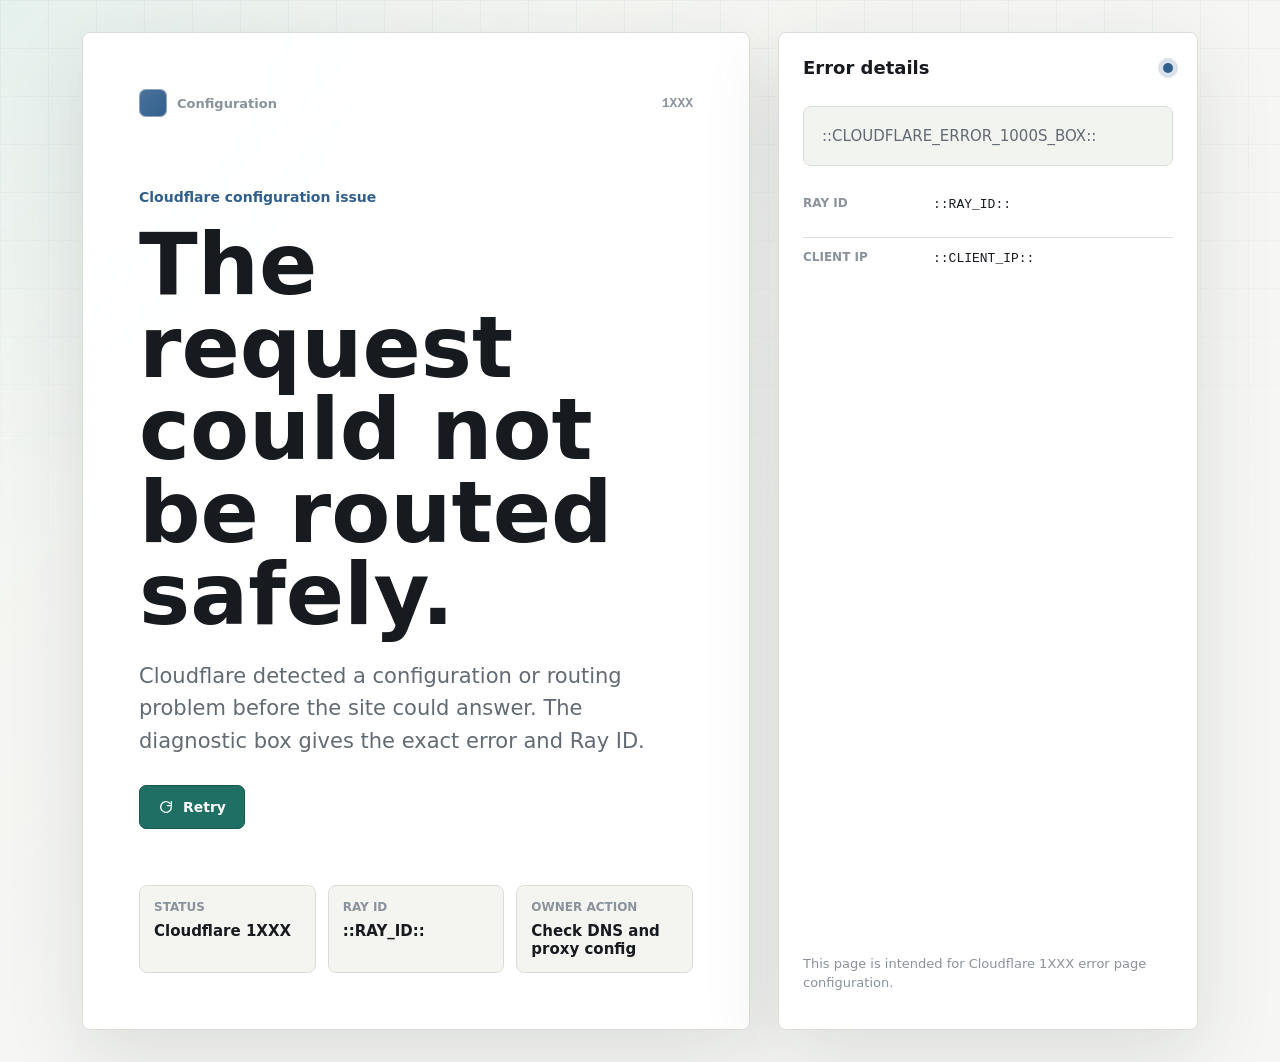
==== 1000.html @ 9a7fe638 "Build Cloudflare custom error pages" ====
<!doctype html>
<html lang="en">
<head>
  <meta charset="utf-8">
  <meta name="viewport" content="width=device-width, initial-scale=1">
  <meta name="robots" content="noindex">
  <title>1000 - Configuration error</title>
  <link rel="stylesheet" href="/assets/error.css">
</head>
<body>
  <main class="page">
    <section class="error-shell server" aria-labelledby="title">
      <div class="hero">
        <div class="topline">
          <div class="brand"><span class="brand-mark" aria-hidden="true"></span><span>Configuration</span></div>
          <span class="code">1XXX</span>
        </div>

        <div class="copy">
          <p class="eyeline">Cloudflare configuration issue</p>
          <h1 id="title">The request could not be routed safely.</h1>
          <p class="summary">Cloudflare detected a configuration or routing problem before the site could answer. The diagnostic box gives the exact error and Ray ID.</p>
          <div class="actions">
            <a class="button primary" href=".">
              <svg viewBox="0 0 24 24" fill="none" aria-hidden="true"><path d="M20 12a8 8 0 1 1-2.34-5.66M20 4v6h-6" stroke="currentColor" stroke-width="2" stroke-linecap="round" stroke-linejoin="round"/></svg>
              Retry
            </a>
          </div>
        </div>

        <div class="status-strip" aria-label="Error summary">
          <div class="status-item"><p class="status-label">Status</p><p class="status-value">Cloudflare 1XXX</p></div>
          <div class="status-item"><p class="status-label">Ray ID</p><p class="status-value">::RAY_ID::</p></div>
          <div class="status-item"><p class="status-label">Owner action</p><p class="status-value">Check DNS and proxy config</p></div>
        </div>
      </div>

      <aside class="panel" aria-label="Cloudflare details">
        <div class="panel-heading"><h2>Error details</h2><span class="status-dot" aria-hidden="true"></span></div>
        <div class="cf-box">
          ::CLOUDFLARE_ERROR_1000S_BOX::
        </div>
        <div class="diagnostics">
          <div class="row"><span class="key">Ray ID</span><p class="value">::RAY_ID::</p></div>
          <div class="row"><span class="key">Client IP</span><p class="value">::CLIENT_IP::</p></div>
        </div>
        <p class="footer">This page is intended for Cloudflare 1XXX error page configuration.</p>
      </aside>
    </section>
  </main>
</body>
</html>
---- assets/error.css ----
:root {
  color-scheme: light dark;
  --bg: #f6f7f4;
  --surface: #ffffff;
  --surface-muted: #f0f2ed;
  --text: #171a1f;
  --muted: #626a73;
  --subtle: #8a929c;
  --border: #d9ded6;
  --accent: #1f6f64;
  --accent-soft: #dcefeb;
  --danger: #b3483c;
  --danger-soft: #f4e1dc;
  --warning: #9a6a1f;
  --warning-soft: #f4e9cf;
  --info: #315f8d;
  --info-soft: #dce8f4;
  --shadow: 0 24px 80px rgba(29, 38, 48, 0.12);
  --radius: 8px;
  --font: Inter, ui-sans-serif, system-ui, -apple-system, BlinkMacSystemFont, "Segoe UI", sans-serif;
  --mono: "SFMono-Regular", Consolas, "Liberation Mono", monospace;
}

@media (prefers-color-scheme: dark) {
  :root {
    --bg: #101316;
    --surface: #171b20;
    --surface-muted: #20262d;
    --text: #edf1f4;
    --muted: #b4bdc7;
    --subtle: #85909c;
    --border: #303943;
    --accent: #7fd1c4;
    --accent-soft: #163b36;
    --danger: #f0998b;
    --danger-soft: #3d211e;
    --warning: #e7bd68;
    --warning-soft: #382b14;
    --info: #9bc7ef;
    --info-soft: #172f45;
    --shadow: 0 28px 90px rgba(0, 0, 0, 0.38);
  }
}

* {
  box-sizing: border-box;
}

html {
  min-height: 100%;
  font-family: var(--font);
  text-size-adjust: 100%;
  background: var(--bg);
}

body {
  min-height: 100%;
  margin: 0;
  color: var(--text);
  background:
    radial-gradient(circle at top left, color-mix(in srgb, var(--accent-soft) 55%, transparent), transparent 34rem),
    linear-gradient(135deg, color-mix(in srgb, var(--surface-muted) 62%, transparent), transparent 52%),
    var(--bg);
}

body::before {
  position: fixed;
  inset: 0;
  pointer-events: none;
  content: "";
  background-image:
    linear-gradient(rgba(128, 137, 145, 0.09) 1px, transparent 1px),
    linear-gradient(90deg, rgba(128, 137, 145, 0.09) 1px, transparent 1px);
  background-size: 48px 48px;
  mask-image: linear-gradient(to bottom, rgba(0, 0, 0, 0.7), transparent 65%);
}

a {
  color: inherit;
}

button,
a,
[tabindex] {
  outline-offset: 4px;
}

:focus-visible {
  outline: 3px solid color-mix(in srgb, var(--accent) 72%, white);
}

.page {
  position: relative;
  width: min(1180px, 100%);
  min-height: 100dvh;
  margin: 0 auto;
  padding: 32px;
  display: grid;
  align-items: center;
}

.error-shell {
  width: 100%;
  display: grid;
  grid-template-columns: minmax(0, 1fr) minmax(320px, 420px);
  gap: 28px;
  align-items: stretch;
}

.hero,
.panel {
  border: 1px solid var(--border);
  border-radius: var(--radius);
  background: color-mix(in srgb, var(--surface) 94%, transparent);
  box-shadow: var(--shadow);
}

.hero {
  min-height: 560px;
  padding: clamp(28px, 5vw, 56px);
  display: flex;
  flex-direction: column;
  justify-content: space-between;
}

.topline {
  display: flex;
  align-items: center;
  justify-content: space-between;
  gap: 16px;
  color: var(--subtle);
  font-size: 13px;
  font-weight: 650;
}

.brand {
  display: inline-flex;
  gap: 10px;
  align-items: center;
  min-width: 0;
}

.brand-mark {
  width: 28px;
  height: 28px;
  border-radius: 7px;
  background:
    linear-gradient(135deg, color-mix(in srgb, var(--accent) 88%, white), var(--accent)),
    var(--accent);
  box-shadow: inset 0 0 0 1px color-mix(in srgb, var(--accent) 55%, white);
}

.code {
  font-family: var(--mono);
  letter-spacing: 0;
  white-space: nowrap;
}

.copy {
  max-width: 680px;
  margin: 72px 0 56px;
}

.eyeline {
  margin: 0 0 18px;
  color: var(--accent);
  font-size: 14px;
  font-weight: 750;
}

.blocked .eyeline,
.blocked .status-dot,
.blocked .brand-mark {
  --accent: var(--danger);
}

.limited .eyeline,
.limited .status-dot,
.limited .brand-mark {
  --accent: var(--warning);
}

.server .eyeline,
.server .status-dot,
.server .brand-mark {
  --accent: var(--info);
}

h1 {
  max-width: 820px;
  margin: 0;
  font-size: clamp(42px, 7vw, 86px);
  line-height: 0.96;
  font-weight: 760;
  letter-spacing: 0;
}

.summary {
  max-width: 680px;
  margin: 24px 0 0;
  color: var(--muted);
  font-size: clamp(17px, 2vw, 21px);
  line-height: 1.55;
}

.actions {
  display: flex;
  flex-wrap: wrap;
  gap: 12px;
  margin-top: 28px;
}

.button {
  min-height: 44px;
  padding: 0 18px;
  display: inline-flex;
  align-items: center;
  justify-content: center;
  gap: 9px;
  border: 1px solid var(--border);
  border-radius: 7px;
  background: var(--surface);
  color: var(--text);
  font-size: 14px;
  font-weight: 720;
  text-decoration: none;
}

.button.primary {
  border-color: color-mix(in srgb, var(--accent) 78%, black);
  background: var(--accent);
  color: #fff;
}

.button svg {
  width: 16px;
  height: 16px;
  flex: 0 0 auto;
}

.status-strip {
  display: grid;
  grid-template-columns: repeat(3, minmax(0, 1fr));
  gap: 12px;
}

.status-item {
  min-height: 74px;
  padding: 14px;
  border: 1px solid var(--border);
  border-radius: var(--radius);
  background: color-mix(in srgb, var(--surface-muted) 74%, transparent);
}

.status-label {
  margin: 0 0 8px;
  color: var(--subtle);
  font-size: 12px;
  font-weight: 750;
  text-transform: uppercase;
}

.status-value {
  margin: 0;
  font-size: 15px;
  font-weight: 720;
  overflow-wrap: anywhere;
}

.panel {
  min-height: 560px;
  padding: 24px;
  display: flex;
  flex-direction: column;
  gap: 18px;
}

.panel-heading {
  display: flex;
  justify-content: space-between;
  gap: 16px;
  align-items: center;
  padding-bottom: 4px;
}

.panel h2 {
  margin: 0;
  font-size: 18px;
  line-height: 1.25;
  letter-spacing: 0;
}

.status-dot {
  width: 10px;
  height: 10px;
  flex: 0 0 auto;
  border-radius: 999px;
  background: var(--accent);
  box-shadow: 0 0 0 5px color-mix(in srgb, var(--accent) 18%, transparent);
}

.diagnostics,
.guidance {
  display: grid;
  gap: 10px;
}

.row {
  display: grid;
  grid-template-columns: 118px minmax(0, 1fr);
  gap: 12px;
  padding: 12px 0;
  border-top: 1px solid var(--border);
  align-items: start;
}

.row:first-child {
  border-top: 0;
}

.key {
  color: var(--subtle);
  font-size: 12px;
  font-weight: 760;
  text-transform: uppercase;
}

.value {
  min-width: 0;
  margin: 0;
  color: var(--text);
  font-family: var(--mono);
  font-size: 13px;
  line-height: 1.45;
  overflow-wrap: anywhere;
  user-select: text;
}

.note {
  margin: 0;
  color: var(--muted);
  font-size: 15px;
  line-height: 1.55;
}

.cf-box {
  margin-top: 4px;
  padding: 18px;
  border: 1px solid var(--border);
  border-radius: var(--radius);
  background: color-mix(in srgb, var(--surface-muted) 82%, transparent);
  color: var(--muted);
  font-size: 15px;
  line-height: 1.5;
  overflow-wrap: anywhere;
}

.cf-box:empty {
  display: none;
}

.cf-box h1,
.cf-box h2,
.cf-box h3 {
  margin: 0 0 12px;
  color: var(--text);
  font-size: 18px;
  line-height: 1.3;
}

.cf-box p {
  margin: 10px 0;
}

.cf-box ul,
.cf-box ol {
  margin: 12px 0 0;
  padding-left: 22px;
}

.cf-box input,
.cf-box button,
.cf-box select,
.cf-box textarea {
  max-width: 100%;
  font: inherit;
}

.footer {
  margin-top: auto;
  padding-top: 8px;
  color: var(--subtle);
  font-size: 13px;
  line-height: 1.45;
}

@media (max-width: 880px) {
  .page {
    padding: 16px;
    align-items: start;
  }

  .error-shell {
    grid-template-columns: 1fr;
  }

  .challenge-layout .panel {
    order: -1;
  }

  .hero,
  .panel {
    min-height: auto;
  }

  .copy {
    margin: 54px 0 42px;
  }

  .status-strip {
    grid-template-columns: 1fr;
  }
}

@media (max-width: 520px) {
  .page {
    padding: 10px;
  }

  .hero,
  .panel {
    padding: 20px;
  }

  .topline {
    align-items: flex-start;
    flex-direction: column;
  }

  .row {
    grid-template-columns: 1fr;
    gap: 4px;
  }

  .actions {
    display: grid;
  }

  .button {
    width: 100%;
  }
}
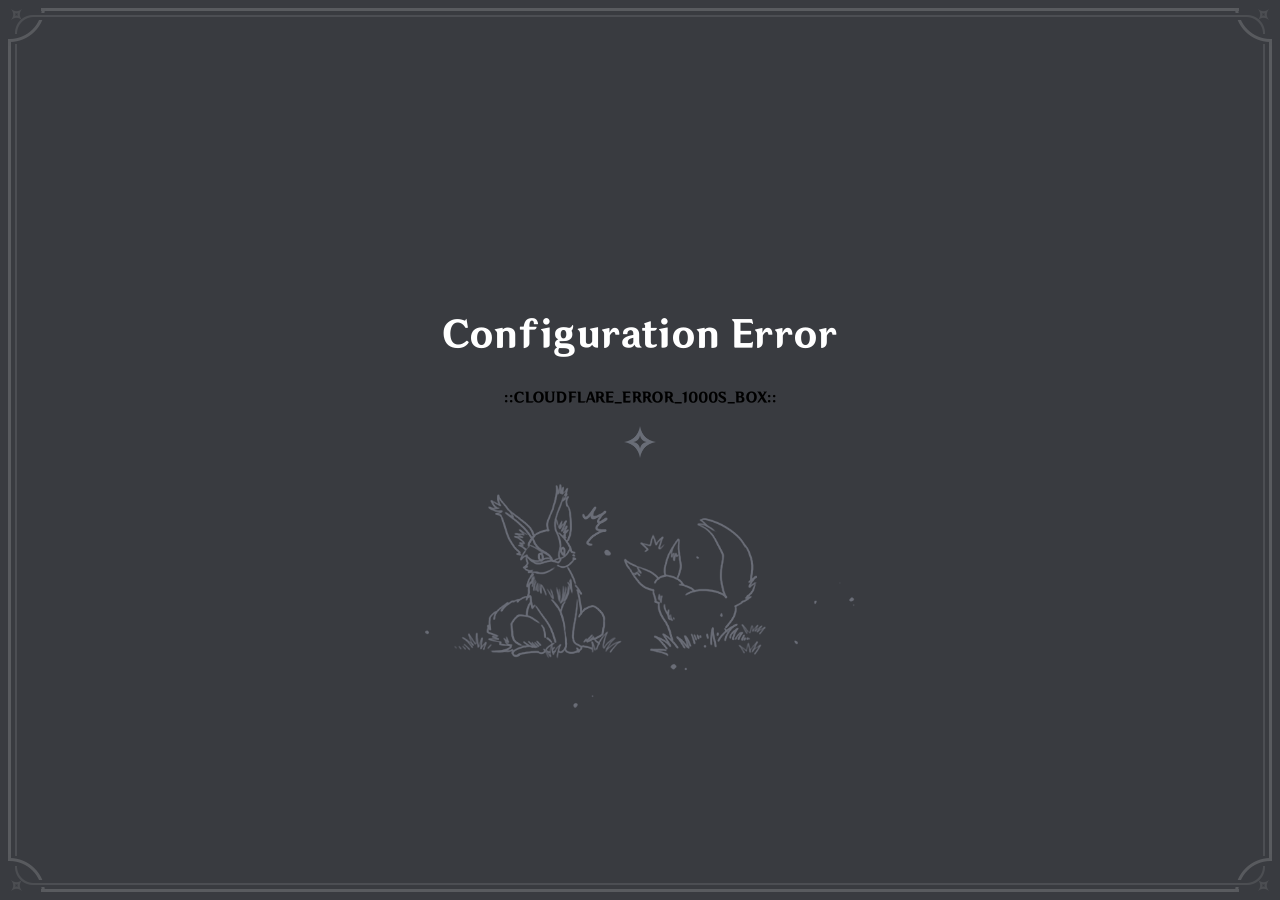
==== commit 9dceb12d: "Remove all project files including LICENSE, README, CSS, HTML, and scripts for error pages." ====
--- a/1000.html
+++ b/1000.html
@@ -1,52 +1,318 @@
-<!doctype html>
-<html lang="en">
-<head>
-  <meta charset="utf-8">
-  <meta name="viewport" content="width=device-width, initial-scale=1">
-  <meta name="robots" content="noindex">
-  <title>1000 - Configuration error</title>
-  <link rel="stylesheet" href="/assets/error.css">
-</head>
-<body>
-  <main class="page">
-    <section class="error-shell server" aria-labelledby="title">
-      <div class="hero">
-        <div class="topline">
-          <div class="brand"><span class="brand-mark" aria-hidden="true"></span><span>Configuration</span></div>
-          <span class="code">1XXX</span>
-        </div>
-
-        <div class="copy">
-          <p class="eyeline">Cloudflare configuration issue</p>
-          <h1 id="title">The request could not be routed safely.</h1>
-          <p class="summary">Cloudflare detected a configuration or routing problem before the site could answer. The diagnostic box gives the exact error and Ray ID.</p>
-          <div class="actions">
-            <a class="button primary" href=".">
-              <svg viewBox="0 0 24 24" fill="none" aria-hidden="true"><path d="M20 12a8 8 0 1 1-2.34-5.66M20 4v6h-6" stroke="currentColor" stroke-width="2" stroke-linecap="round" stroke-linejoin="round"/></svg>
-              Retry
-            </a>
-          </div>
-        </div>
-
-        <div class="status-strip" aria-label="Error summary">
-          <div class="status-item"><p class="status-label">Status</p><p class="status-value">Cloudflare 1XXX</p></div>
-          <div class="status-item"><p class="status-label">Ray ID</p><p class="status-value">::RAY_ID::</p></div>
-          <div class="status-item"><p class="status-label">Owner action</p><p class="status-value">Check DNS and proxy config</p></div>
-        </div>
-      </div>
-
-      <aside class="panel" aria-label="Cloudflare details">
-        <div class="panel-heading"><h2>Error details</h2><span class="status-dot" aria-hidden="true"></span></div>
-        <div class="cf-box">
-          ::CLOUDFLARE_ERROR_1000S_BOX::
-        </div>
-        <div class="diagnostics">
-          <div class="row"><span class="key">Ray ID</span><p class="value">::RAY_ID::</p></div>
-          <div class="row"><span class="key">Client IP</span><p class="value">::CLIENT_IP::</p></div>
-        </div>
-        <p class="footer">This page is intended for Cloudflare 1XXX error page configuration.</p>
-      </aside>
-    </section>
-  </main>
-</body>
-</html>
+<!DOCTYPE html>
+<html lang="en">
+
+<head>
+    <meta charset="utf-8">
+    <meta http-equiv="content-type" content="text/html; charset=UTF-8">
+    <title>1000 - Configuration Error</title>
+    <link rel="icon" type="image/png"
+        href="[data-uri]">
+    <style>
+        html {
+            font-family: "Microsoft YaHei", 微软雅黑, "MicrosoftJhengHei", 华文细黑, STHeiti, MingLiu, serif;
+            font-size: 14px;
+            word-spacing: 1px;
+            -ms-text-size-adjust: 100%;
+            -webkit-text-size-adjust: 100%;
+            -moz-osx-font-smoothing: grayscale;
+            -webkit-font-smoothing: antialiased;
+            box-sizing: border-box
+        }
+
+        body {
+            margin: 0;
+            padding: 0;
+            position: static !important
+        }
+
+        #frame {
+            height: 100vh
+        }
+
+        .error-index {
+            background: #393b40;
+            padding: 8px
+        }
+
+        .error {
+            position: relative;
+            display: flex;
+            align-items: center;
+            justify-content: center;
+            width: calc(100vw - 16px);
+            height: calc(100vh - 16px);
+            overflow: hidden;
+            border: 38px double orange;
+            border-image: url([data-uri]) 38 round;
+            box-sizing: border-box
+        }
+
+        .error__404 {
+            min-width: 50vh;
+            max-height: 90%;
+            margin-top: 10vh;
+            -webkit-animation: fadeIn 1s ease-in;
+            animation: fadeIn 1s ease-in
+        }
+
+        .error__text {
+            position: relative;
+            width: 100%;
+            text-align: center
+        }
+
+        .error__title {
+            font-size: 36px;
+            line-height: 48px;
+            height: 48px;
+            color: #fff;
+            margin: 33px 0 30px;
+            white-space: nowrap;
+            overflow: hidden;
+            text-overflow: ellipsis
+        }
+
+        .error__content {
+            font-size: 18px;
+            line-height: 30px;
+            height: 30px;
+            color: #8c93a3;
+            opacity: .8;
+            white-space: nowrap;
+            overflow: hidden;
+            text-overflow: ellipsis
+        }
+
+        .error__star {
+            display: block;
+            width: 32px;
+            height: 32px;
+            margin: 20px auto 25px
+        }
+
+        .error__pic--1000 {
+            height: 25vh
+        }
+
+        @media screen and (max-height:700px) {
+            .error__title {
+                margin: 24px 0 12px;
+                font-size: 22px;
+                line-height: 30px
+            }
+
+            .error__content {
+                font-size: 16px;
+                line-height: 24px
+            }
+
+            .error__star {
+                width: 22px;
+                height: 22px
+            }
+        }
+
+        @media screen and (max-height:500px) {
+            .error__sen {
+                display: none
+            }
+        }
+
+        /* Cloudflare Error Box Styles */
+        .cf-error-box {
+            margin: 20px auto;
+            text-align: center;
+            max-width: 600px;
+            word-break: break-all;
+            overflow-wrap: break-word;
+        }
+
+        .cf-error-box h1 {
+            display: none;
+        }
+
+        .cf-error-box p {
+            font-size: 16px;
+            line-height: 24px;
+            color: #8c93a3;
+            opacity: .8;
+            margin: 10px 0;
+        }
+
+        .cf-error-box ul {
+            list-style: none !important;
+            padding: 0;
+            margin: 15px 0;
+        }
+
+        .cf-error-box li {
+            font-size: 14px;
+            line-height: 22px;
+            color: #8c93a3;
+            opacity: .6;
+            list-style: none !important;
+        }
+
+        .cf-error-box li::before {
+            display: none !important;
+        }
+
+        @media screen and (max-width:750px) {
+            .error-index {
+                background: #393b40;
+                padding: 4px
+            }
+
+            .error {
+                width: calc(100vw - 8px);
+                height: calc(100vh - 8px);
+                border: 19px double orange;
+                border-image: url([data-uri]) 38 round;
+                box-sizing: border-box
+            }
+
+            .error__404 {
+                width: 540px;
+                min-width: 0
+            }
+
+            .error__title {
+                font-size: 18px;
+                line-height: 24px;
+                height: auto;
+                color: #fff;
+                margin: 24px 0 30px;
+                white-space: inherit
+            }
+
+            .error__content {
+                font-size: 16px;
+                line-height: 24px;
+                height: auto;
+                white-space: inherit
+            }
+
+            .error__star {
+                display: block;
+                width: 28px;
+                height: 28px;
+                margin: 10px auto
+            }
+
+            .error__pic--1000 {
+                width: 110%;
+                height: auto
+            }
+        }
+
+        @-webkit-keyframes fadeIn {
+
+            0%,
+            70% {
+                opacity: 0
+            }
+
+            100% {
+                opacity: 1
+            }
+        }
+
+        @keyframes fadeIn {
+
+            0%,
+            70% {
+                opacity: 0
+            }
+
+            100% {
+                opacity: 1
+            }
+        }
+
+        *,
+        *::before,
+        *::after {
+            box-sizing: border-box;
+            margin: 0;
+            padding: 0;
+            -webkit-tap-highlight-color: rgba(0, 0, 0, 0)
+        }
+
+        *:focus {
+            outline: 0
+        }
+
+        @-webkit-keyframes fadeIn {
+            from {
+                opacity: 0
+            }
+
+            to {
+                opacity: 1
+            }
+        }
+
+        @keyframes fadeIn {
+            from {
+                opacity: 0
+            }
+
+            to {
+                opacity: 1
+            }
+        }
+
+        @-webkit-keyframes fadeOut {
+            from {
+                opacity: 1
+            }
+
+            to {
+                opacity: 0
+            }
+        }
+
+        @keyframes fadeOut {
+            from {
+                opacity: 1
+            }
+
+            to {
+                opacity: 0
+            }
+        }
+    </style>
+    <style>
+        @font-face {
+            font-family: "HYWenHei-85W";
+            src: url([data-uri]);
+        }
+    </style>
+</head>
+
+<body>
+    <div id="frame">
+        <div class="error-index">
+            <div class="error">
+                <div class="error__404">
+                    <div class="error__text" style="font-family: HYWenHei-85W,serif; user-select: none;">
+                        <div class="error__word">
+                            <p class="error__title">Configuration Error</p>
+                            <div class="cf-error-box">
+                                ::CLOUDFLARE_ERROR_1000S_BOX::
+                            </div>
+                            <img class="error__star" alt=""
+                                src="[data-uri]">
+                        </div>
+                        <img class="error__pic--1000" alt=""
+                            src="[data-uri]">
+                    </div>
+                </div>
+            </div>
+        </div>
+    </div>
+
+
+</body>
+
+</html>
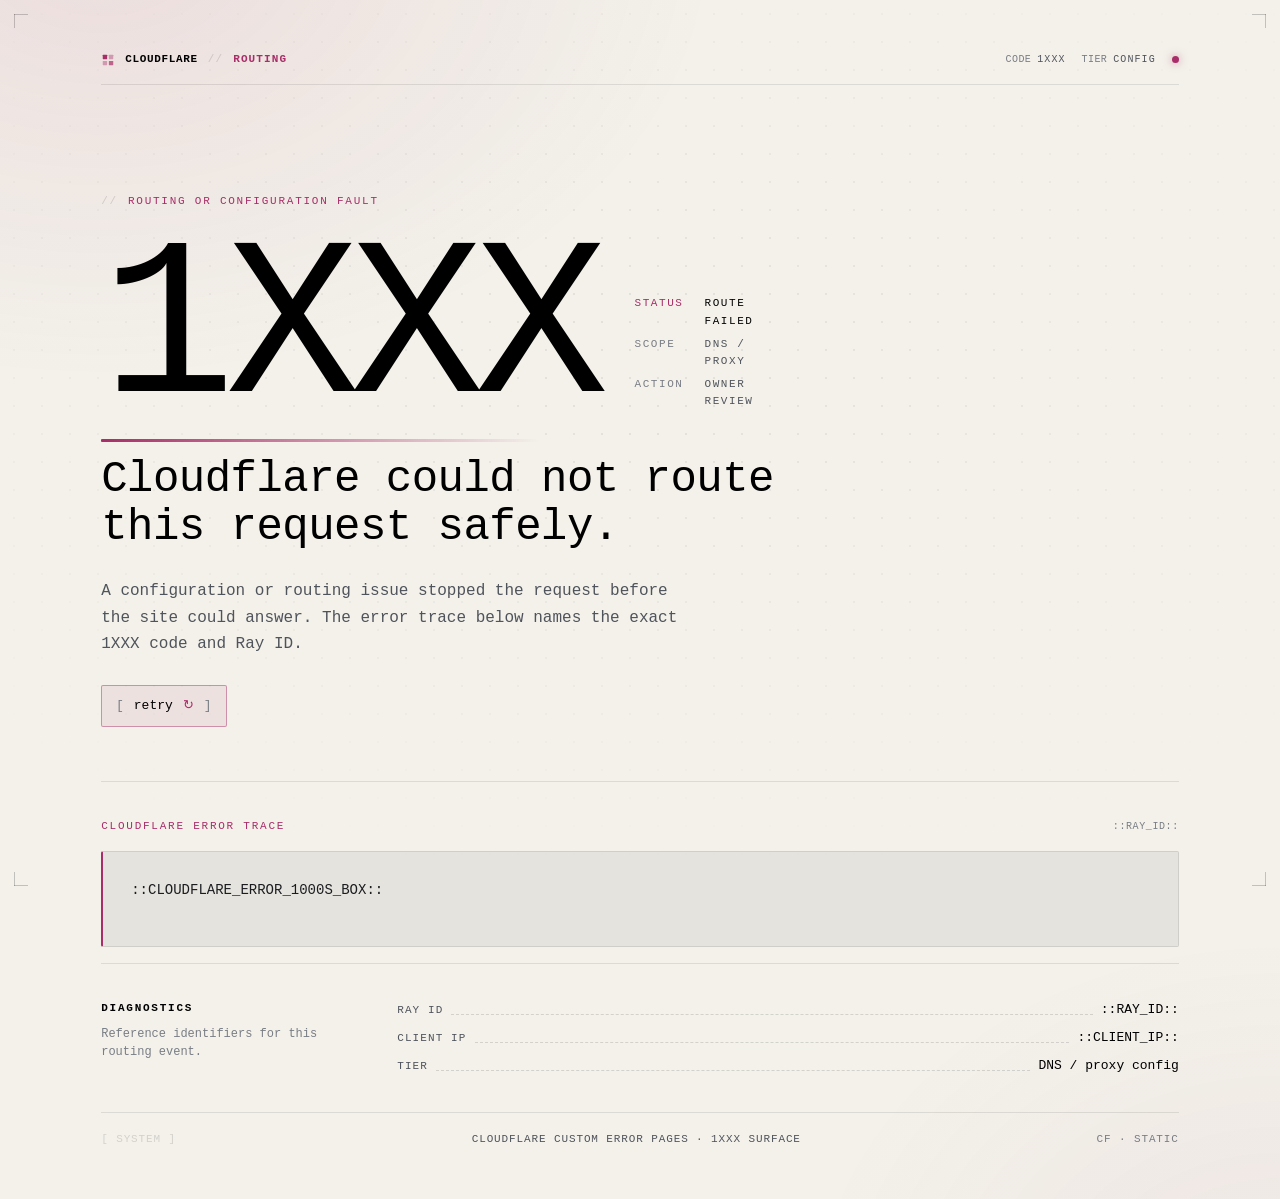
==== commit 0092dcd7: "Refactor error page styles and HTML structure for improved design and accessibility - Updated CSS fo" ====
--- a/1000.html
+++ b/1000.html
@@ -1,318 +1,79 @@
-<!DOCTYPE html>
-<html lang="en">
-
-<head>
-    <meta charset="utf-8">
-    <meta http-equiv="content-type" content="text/html; charset=UTF-8">
-    <title>1000 - Configuration Error</title>
-    <link rel="icon" type="image/png"
-        href="[data-uri]">
-    <style>
-        html {
-            font-family: "Microsoft YaHei", 微软雅黑, "MicrosoftJhengHei", 华文细黑, STHeiti, MingLiu, serif;
-            font-size: 14px;
-            word-spacing: 1px;
-            -ms-text-size-adjust: 100%;
-            -webkit-text-size-adjust: 100%;
-            -moz-osx-font-smoothing: grayscale;
-            -webkit-font-smoothing: antialiased;
-            box-sizing: border-box
-        }
-
-        body {
-            margin: 0;
-            padding: 0;
-            position: static !important
-        }
-
-        #frame {
-            height: 100vh
-        }
-
-        .error-index {
-            background: #393b40;
-            padding: 8px
-        }
-
-        .error {
-            position: relative;
-            display: flex;
-            align-items: center;
-            justify-content: center;
-            width: calc(100vw - 16px);
-            height: calc(100vh - 16px);
-            overflow: hidden;
-            border: 38px double orange;
-            border-image: url([data-uri]) 38 round;
-            box-sizing: border-box
-        }
-
-        .error__404 {
-            min-width: 50vh;
-            max-height: 90%;
-            margin-top: 10vh;
-            -webkit-animation: fadeIn 1s ease-in;
-            animation: fadeIn 1s ease-in
-        }
-
-        .error__text {
-            position: relative;
-            width: 100%;
-            text-align: center
-        }
-
-        .error__title {
-            font-size: 36px;
-            line-height: 48px;
-            height: 48px;
-            color: #fff;
-            margin: 33px 0 30px;
-            white-space: nowrap;
-            overflow: hidden;
-            text-overflow: ellipsis
-        }
-
-        .error__content {
-            font-size: 18px;
-            line-height: 30px;
-            height: 30px;
-            color: #8c93a3;
-            opacity: .8;
-            white-space: nowrap;
-            overflow: hidden;
-            text-overflow: ellipsis
-        }
-
-        .error__star {
-            display: block;
-            width: 32px;
-            height: 32px;
-            margin: 20px auto 25px
-        }
-
-        .error__pic--1000 {
-            height: 25vh
-        }
-
-        @media screen and (max-height:700px) {
-            .error__title {
-                margin: 24px 0 12px;
-                font-size: 22px;
-                line-height: 30px
-            }
-
-            .error__content {
-                font-size: 16px;
-                line-height: 24px
-            }
-
-            .error__star {
-                width: 22px;
-                height: 22px
-            }
-        }
-
-        @media screen and (max-height:500px) {
-            .error__sen {
-                display: none
-            }
-        }
-
-        /* Cloudflare Error Box Styles */
-        .cf-error-box {
-            margin: 20px auto;
-            text-align: center;
-            max-width: 600px;
-            word-break: break-all;
-            overflow-wrap: break-word;
-        }
-
-        .cf-error-box h1 {
-            display: none;
-        }
-
-        .cf-error-box p {
-            font-size: 16px;
-            line-height: 24px;
-            color: #8c93a3;
-            opacity: .8;
-            margin: 10px 0;
-        }
-
-        .cf-error-box ul {
-            list-style: none !important;
-            padding: 0;
-            margin: 15px 0;
-        }
-
-        .cf-error-box li {
-            font-size: 14px;
-            line-height: 22px;
-            color: #8c93a3;
-            opacity: .6;
-            list-style: none !important;
-        }
-
-        .cf-error-box li::before {
-            display: none !important;
-        }
-
-        @media screen and (max-width:750px) {
-            .error-index {
-                background: #393b40;
-                padding: 4px
-            }
-
-            .error {
-                width: calc(100vw - 8px);
-                height: calc(100vh - 8px);
-                border: 19px double orange;
-                border-image: url([data-uri]) 38 round;
-                box-sizing: border-box
-            }
-
-            .error__404 {
-                width: 540px;
-                min-width: 0
-            }
-
-            .error__title {
-                font-size: 18px;
-                line-height: 24px;
-                height: auto;
-                color: #fff;
-                margin: 24px 0 30px;
-                white-space: inherit
-            }
-
-            .error__content {
-                font-size: 16px;
-                line-height: 24px;
-                height: auto;
-                white-space: inherit
-            }
-
-            .error__star {
-                display: block;
-                width: 28px;
-                height: 28px;
-                margin: 10px auto
-            }
-
-            .error__pic--1000 {
-                width: 110%;
-                height: auto
-            }
-        }
-
-        @-webkit-keyframes fadeIn {
-
-            0%,
-            70% {
-                opacity: 0
-            }
-
-            100% {
-                opacity: 1
-            }
-        }
-
-        @keyframes fadeIn {
-
-            0%,
-            70% {
-                opacity: 0
-            }
-
-            100% {
-                opacity: 1
-            }
-        }
-
-        *,
-        *::before,
-        *::after {
-            box-sizing: border-box;
-            margin: 0;
-            padding: 0;
-            -webkit-tap-highlight-color: rgba(0, 0, 0, 0)
-        }
-
-        *:focus {
-            outline: 0
-        }
-
-        @-webkit-keyframes fadeIn {
-            from {
-                opacity: 0
-            }
-
-            to {
-                opacity: 1
-            }
-        }
-
-        @keyframes fadeIn {
-            from {
-                opacity: 0
-            }
-
-            to {
-                opacity: 1
-            }
-        }
-
-        @-webkit-keyframes fadeOut {
-            from {
-                opacity: 1
-            }
-
-            to {
-                opacity: 0
-            }
-        }
-
-        @keyframes fadeOut {
-            from {
-                opacity: 1
-            }
-
-            to {
-                opacity: 0
-            }
-        }
-    </style>
-    <style>
-        @font-face {
-            font-family: "HYWenHei-85W";
-            src: url([data-uri]);
-        }
-    </style>
-</head>
-
-<body>
-    <div id="frame">
-        <div class="error-index">
-            <div class="error">
-                <div class="error__404">
-                    <div class="error__text" style="font-family: HYWenHei-85W,serif; user-select: none;">
-                        <div class="error__word">
-                            <p class="error__title">Configuration Error</p>
-                            <div class="cf-error-box">
-                                ::CLOUDFLARE_ERROR_1000S_BOX::
-                            </div>
-                            <img class="error__star" alt=""
-                                src="[data-uri]">
-                        </div>
-                        <img class="error__pic--1000" alt=""
-                            src="[data-uri]">
-                    </div>
-                </div>
-            </div>
-        </div>
-    </div>
-
-
-</body>
-
-</html>+<!doctype html>
+<html lang="en">
+<head>
+  <meta charset="utf-8">
+  <meta name="viewport" content="width=device-width, initial-scale=1">
+  <meta name="robots" content="noindex">
+  <title>1XXX &middot; Configuration error</title>
+  <link rel="stylesheet" href="/assets/error.css">
+</head>
+<body class="state-routing">
+  <main class="page">
+    <header class="topbar">
+      <div class="brand">
+        <svg class="brand-mark" viewBox="0 0 16 16" fill="currentColor" aria-hidden="true"><rect x="2" y="2" width="5" height="5" rx="0.5"/><rect x="9" y="2" width="5" height="5" rx="0.5" opacity="0.4"/><rect x="2" y="9" width="5" height="5" rx="0.5" opacity="0.4"/><rect x="9" y="9" width="5" height="5" rx="0.5" opacity="0.7"/></svg>
+        <span class="brand-name">cloudflare</span>
+        <span class="sep">//</span>
+        <span class="state-label">routing</span>
+      </div>
+      <div class="meta">
+        <span class="meta-row"><span class="meta-key">code</span><span class="meta-value">1XXX</span></span>
+        <span class="meta-row"><span class="meta-key">tier</span><span class="meta-value">config</span></span>
+        <span class="status-led" aria-hidden="true"></span>
+      </div>
+    </header>
+
+    <section class="hero" aria-labelledby="title">
+      <p class="eyebrow reveal r1">routing or configuration fault</p>
+
+      <div class="code-block reveal r2">
+        <span class="code-num" aria-hidden="true">1XXX</span>
+        <span class="code-meta">
+          <span class="code-meta-row"><span class="code-meta-key">status</span> route failed</span>
+          <span class="code-meta-row"><span class="code-meta-key">scope</span> dns / proxy</span>
+          <span class="code-meta-row"><span class="code-meta-key">action</span> owner review</span>
+        </span>
+      </div>
+
+      <h1 id="title" class="headline reveal r3">Cloudflare could not route this request safely.</h1>
+
+      <p class="body reveal r4">A configuration or routing issue stopped the request before the site could answer. The error trace below names the exact 1XXX code and Ray ID.</p>
+
+      <div class="actions reveal r5">
+        <a class="action action--primary" href=".">
+          retry
+          <span class="arrow" aria-hidden="true">&#8635;</span>
+        </a>
+      </div>
+    </section>
+
+    <section class="cf-feature reveal r6" aria-label="Cloudflare error details">
+      <div class="cf-feature-label">
+        <span>cloudflare error trace</span>
+        <small>::RAY_ID::</small>
+      </div>
+      <div class="cf-box">
+        ::CLOUDFLARE_ERROR_1000S_BOX::
+      </div>
+    </section>
+
+    <section class="panel" aria-label="Request diagnostics">
+      <div class="panel-heading">
+        <h2>Diagnostics</h2>
+        <p>Reference identifiers for this routing event.</p>
+      </div>
+      <div class="diag">
+        <div class="diag-row"><span class="diag-key">Ray ID</span><span class="diag-leader" aria-hidden="true"></span><span class="diag-value">::RAY_ID::</span></div>
+        <div class="diag-row"><span class="diag-key">Client IP</span><span class="diag-leader" aria-hidden="true"></span><span class="diag-value">::CLIENT_IP::</span></div>
+        <div class="diag-row"><span class="diag-key">Tier</span><span class="diag-leader" aria-hidden="true"></span><span class="diag-value">DNS / proxy config</span></div>
+      </div>
+    </section>
+
+    <footer class="foot">
+      <span class="foot-tag">[ system ]</span>
+      <p class="foot-text">cloudflare custom error pages &middot; 1XXX surface</p>
+      <span class="foot-meta">cf &middot; static</span>
+    </footer>
+  </main>
+</body>
+</html>
--- a/assets/error.css
+++ b/assets/error.css
@@ -0,0 +1,742 @@
+/* =============================================================
+   Cloudflare Error Pages — Field Console theme.
+   Monospace, dark-first, state-accented engineering console.
+   ============================================================= */
+
+:root {
+  color-scheme: dark light;
+
+  --bg: #08090b;
+  --bg-tint: #0c0e12;
+  --surface: rgba(255, 255, 255, 0.025);
+  --surface-strong: rgba(255, 255, 255, 0.05);
+  --border: rgba(255, 255, 255, 0.08);
+  --border-strong: rgba(255, 255, 255, 0.16);
+  --text: #e5e7eb;
+  --text-strong: #fafafa;
+  --muted: #9ca0a8;
+  --subtle: #6b6f78;
+  --faint: rgba(229, 231, 235, 0.18);
+
+  --accent: #f0e9d5;
+  --accent-rgb: 240 233 213;
+
+  --font: "Berkeley Mono", "JetBrains Mono", "IBM Plex Mono", "Fira Code", ui-monospace, "SFMono-Regular", "Cascadia Mono", "Source Code Pro", Menlo, Consolas, monospace;
+}
+
+.state-blocked   { --accent: #ff6850; --accent-rgb: 255 104 80; }
+.state-limited   { --accent: #ffb547; --accent-rgb: 255 181 71; }
+.state-challenge { --accent: #7df0a5; --accent-rgb: 125 240 165; }
+.state-scan      { --accent: #7ddffc; --accent-rgb: 125 223 252; }
+.state-server    { --accent: #7ea2ff; --accent-rgb: 126 162 255; }
+.state-routing   { --accent: #ff7ab6; --accent-rgb: 255 122 182; }
+.state-void      { --accent: #f0e9d5; --accent-rgb: 240 233 213; }
+
+@media (prefers-color-scheme: light) {
+  :root {
+    --bg: #f3f1ea;
+    --bg-tint: #fafaf6;
+    --surface: rgba(20, 20, 22, 0.035);
+    --surface-strong: rgba(20, 20, 22, 0.06);
+    --border: rgba(20, 20, 22, 0.10);
+    --border-strong: rgba(20, 20, 22, 0.22);
+    --text: #1a1c20;
+    --text-strong: #000000;
+    --muted: #4f535b;
+    --subtle: #797d85;
+    --faint: rgba(20, 20, 22, 0.14);
+    --accent: #2a2c32;
+    --accent-rgb: 42 44 50;
+  }
+  .state-blocked   { --accent: #b9341d; --accent-rgb: 185 52 29; }
+  .state-limited   { --accent: #976115; --accent-rgb: 151 97 21; }
+  .state-challenge { --accent: #15673c; --accent-rgb: 21 103 60; }
+  .state-scan      { --accent: #1a6e8b; --accent-rgb: 26 110 139; }
+  .state-server    { --accent: #2a4cb3; --accent-rgb: 42 76 179; }
+  .state-routing   { --accent: #a82d68; --accent-rgb: 168 45 104; }
+  .state-void      { --accent: #4d4d4d; --accent-rgb: 77 77 77; }
+}
+
+* { box-sizing: border-box; }
+
+html {
+  -webkit-font-smoothing: antialiased;
+  text-size-adjust: 100%;
+  background: var(--bg);
+}
+
+body {
+  margin: 0;
+  min-height: 100dvh;
+  font: 14px/1.55 var(--font);
+  color: var(--text);
+  background:
+    radial-gradient(ellipse 70rem 50rem at 8% -5%, rgb(var(--accent-rgb) / 0.10), transparent 55%),
+    radial-gradient(ellipse 50rem 40rem at 100% 110%, rgb(var(--accent-rgb) / 0.06), transparent 60%),
+    var(--bg);
+  position: relative;
+  overflow-x: clip;
+}
+
+body::before {
+  content: "";
+  position: fixed;
+  inset: 0;
+  pointer-events: none;
+  background-image: radial-gradient(circle, var(--faint) 1px, transparent 1.4px);
+  background-size: 28px 28px;
+  mask-image: radial-gradient(ellipse 90% 70% at 50% 40%, #000 0%, transparent 85%);
+  opacity: 0.55;
+  z-index: 0;
+}
+
+body::after {
+  content: "";
+  position: fixed;
+  inset: 14px;
+  pointer-events: none;
+  z-index: 0;
+  background:
+    linear-gradient(var(--border-strong),var(--border-strong)) top left/14px 1px no-repeat,
+    linear-gradient(var(--border-strong),var(--border-strong)) top left/1px 14px no-repeat,
+    linear-gradient(var(--border-strong),var(--border-strong)) top right/14px 1px no-repeat,
+    linear-gradient(var(--border-strong),var(--border-strong)) top right/1px 14px no-repeat,
+    linear-gradient(var(--border-strong),var(--border-strong)) bottom left/14px 1px no-repeat,
+    linear-gradient(var(--border-strong),var(--border-strong)) bottom left/1px 14px no-repeat,
+    linear-gradient(var(--border-strong),var(--border-strong)) bottom right/14px 1px no-repeat,
+    linear-gradient(var(--border-strong),var(--border-strong)) bottom right/1px 14px no-repeat;
+}
+
+a { color: inherit; }
+
+:focus-visible {
+  outline: 2px solid var(--accent);
+  outline-offset: 3px;
+}
+
+/* ---------- Page shell ---------- */
+
+.page {
+  position: relative;
+  z-index: 1;
+  width: min(1180px, 100%);
+  min-height: 100dvh;
+  margin: 0 auto;
+  padding: clamp(28px, 4vw, 56px);
+  display: flex;
+  flex-direction: column;
+}
+
+/* ---------- Topbar ---------- */
+
+.topbar {
+  display: flex;
+  flex-wrap: wrap;
+  align-items: center;
+  justify-content: space-between;
+  gap: 12px;
+  padding-bottom: 16px;
+  border-bottom: 1px solid var(--border);
+  font-size: 11px;
+  letter-spacing: 0.1em;
+  text-transform: uppercase;
+  color: var(--muted);
+}
+
+.brand {
+  display: inline-flex;
+  align-items: center;
+  gap: 10px;
+}
+
+.brand-mark {
+  width: 14px;
+  height: 14px;
+  color: var(--accent);
+  flex: 0 0 auto;
+}
+
+.brand-name {
+  color: var(--text-strong);
+  font-weight: 600;
+  letter-spacing: 0.06em;
+}
+
+.sep { color: var(--faint); }
+
+.state-label {
+  color: var(--accent);
+  font-weight: 600;
+}
+
+.meta {
+  display: inline-flex;
+  align-items: center;
+  gap: 16px;
+  font-size: 10px;
+}
+
+.meta-row {
+  display: inline-flex;
+  align-items: baseline;
+  gap: 6px;
+}
+
+.meta-key { color: var(--subtle); letter-spacing: 0.04em; }
+.meta-value { color: var(--muted); }
+
+.status-led {
+  width: 7px;
+  height: 7px;
+  border-radius: 50%;
+  background: var(--accent);
+  box-shadow: 0 0 8px rgb(var(--accent-rgb) / 0.55);
+  animation: led-pulse 2.4s ease-out infinite;
+  flex: 0 0 auto;
+}
+
+@keyframes led-pulse {
+  0%, 100% {
+    box-shadow:
+      0 0 0 0 rgb(var(--accent-rgb) / 0.55),
+      0 0 8px rgb(var(--accent-rgb) / 0.55);
+  }
+  50% {
+    box-shadow:
+      0 0 0 7px rgb(var(--accent-rgb) / 0),
+      0 0 8px rgb(var(--accent-rgb) / 0.4);
+  }
+}
+
+/* ---------- Hero ---------- */
+
+.hero {
+  padding: clamp(56px, 12vh, 112px) 0 clamp(40px, 6vh, 72px);
+  display: flex;
+  flex-direction: column;
+  gap: clamp(20px, 3vh, 32px);
+}
+
+.eyebrow {
+  margin: 0;
+  display: inline-flex;
+  align-items: center;
+  gap: 10px;
+  font-size: 11px;
+  text-transform: uppercase;
+  letter-spacing: 0.16em;
+  color: var(--accent);
+  font-weight: 500;
+}
+
+.eyebrow::before {
+  content: "//";
+  color: var(--faint);
+}
+
+.code-block {
+  display: inline-flex;
+  align-items: flex-end;
+  gap: clamp(20px, 3.5vw, 36px);
+  margin: 0;
+  position: relative;
+}
+
+.code-num {
+  display: block;
+  font-size: clamp(96px, 18vw, 224px);
+  font-weight: 500;
+  line-height: 0.85;
+  letter-spacing: -0.045em;
+  color: var(--text-strong);
+  font-variant-numeric: tabular-nums;
+  position: relative;
+}
+
+.code-num::after {
+  content: "";
+  position: absolute;
+  left: 0;
+  right: 12%;
+  bottom: -14px;
+  height: 3px;
+  background: linear-gradient(to right, var(--accent), transparent);
+  border-radius: 1px;
+}
+
+.code-meta {
+  display: flex;
+  flex-direction: column;
+  gap: 6px;
+  padding-bottom: clamp(8px, 1.4vw, 18px);
+  font-size: 11px;
+  text-transform: uppercase;
+  letter-spacing: 0.14em;
+  color: var(--muted);
+}
+
+.code-meta-row {
+  display: flex;
+  gap: 10px;
+  align-items: baseline;
+}
+
+.code-meta-key {
+  color: var(--subtle);
+  flex: 0 0 60px;
+}
+
+.code-meta-row:first-child { color: var(--text-strong); }
+.code-meta-row:first-child .code-meta-key { color: var(--accent); }
+
+.headline {
+  margin: 0;
+  max-width: 26ch;
+  font-size: clamp(28px, 3.6vw, 44px);
+  font-weight: 500;
+  line-height: 1.1;
+  letter-spacing: -0.012em;
+  color: var(--text-strong);
+}
+
+.headline-lg {
+  margin: 0;
+  max-width: 22ch;
+  font-size: clamp(40px, 6vw, 76px);
+  font-weight: 500;
+  line-height: 1.02;
+  letter-spacing: -0.025em;
+  color: var(--text-strong);
+}
+
+.body {
+  margin: 0;
+  max-width: 60ch;
+  font-size: clamp(14px, 1.4vw, 16px);
+  line-height: 1.65;
+  color: var(--muted);
+}
+
+.body strong { color: var(--text-strong); font-weight: 500; }
+
+.actions {
+  display: flex;
+  flex-wrap: wrap;
+  gap: 10px;
+}
+
+.action {
+  display: inline-flex;
+  align-items: center;
+  gap: 10px;
+  padding: 10px 14px;
+  border: 1px solid var(--border);
+  background: var(--surface);
+  color: var(--text);
+  font-family: inherit;
+  font-size: 13px;
+  text-decoration: none;
+  border-radius: 2px;
+  transition: border-color .15s, color .15s, background .15s;
+}
+
+.action::before { content: "["; color: var(--subtle); transition: color .15s; }
+.action::after  { content: "]"; color: var(--subtle); transition: color .15s; }
+
+.action:hover, .action:focus-visible {
+  border-color: rgb(var(--accent-rgb) / 0.5);
+  color: var(--text-strong);
+  background: rgb(var(--accent-rgb) / 0.06);
+}
+
+.action:hover::before, .action:hover::after,
+.action:focus-visible::before, .action:focus-visible::after {
+  color: var(--accent);
+}
+
+.action .arrow {
+  color: var(--accent);
+  transition: transform .2s ease;
+  display: inline-block;
+}
+
+.action:hover .arrow, .action:focus-visible .arrow {
+  transform: translateX(3px);
+}
+
+.action--primary {
+  border-color: rgb(var(--accent-rgb) / 0.45);
+  background: rgb(var(--accent-rgb) / 0.08);
+  color: var(--text-strong);
+}
+
+.action--primary:hover, .action--primary:focus-visible {
+  border-color: var(--accent);
+  background: rgb(var(--accent-rgb) / 0.16);
+}
+
+/* ---------- Diagnostics panel ---------- */
+
+.panel {
+  padding: clamp(28px, 4vh, 40px) 0;
+  border-top: 1px solid var(--border);
+  display: grid;
+  grid-template-columns: minmax(180px, 240px) minmax(0, 1fr);
+  gap: clamp(20px, 5vw, 56px);
+  align-items: start;
+}
+
+.panel-heading h2 {
+  margin: 0 0 8px;
+  font-size: 11px;
+  font-weight: 600;
+  letter-spacing: 0.16em;
+  text-transform: uppercase;
+  color: var(--text-strong);
+}
+
+.panel-heading p {
+  margin: 0;
+  font-size: 12px;
+  color: var(--subtle);
+  line-height: 1.55;
+}
+
+.diag {
+  display: grid;
+  gap: 8px;
+  align-content: start;
+}
+
+.diag-row {
+  display: flex;
+  align-items: baseline;
+  gap: 8px;
+  font-variant-numeric: tabular-nums;
+}
+
+.diag-key {
+  color: var(--muted);
+  text-transform: uppercase;
+  letter-spacing: 0.1em;
+  font-size: 11px;
+  flex: 0 0 auto;
+  white-space: nowrap;
+}
+
+.diag-leader {
+  flex: 1;
+  min-width: 16px;
+  border-bottom: 1px dashed var(--faint);
+  align-self: end;
+  margin-bottom: 5px;
+}
+
+.diag-value {
+  color: var(--text-strong);
+  font-size: 13px;
+  flex: 0 1 auto;
+  min-width: 0;
+  text-align: right;
+  overflow-wrap: anywhere;
+}
+
+/* ---------- Cloudflare-injected box ---------- */
+
+.cf-box {
+  margin-top: 16px;
+  padding: 22px;
+  border: 1px solid var(--border);
+  border-left: 2px solid var(--accent);
+  background: var(--surface-strong);
+  color: var(--text);
+  font-size: 14px;
+  line-height: 1.55;
+  overflow-wrap: anywhere;
+  border-radius: 2px;
+}
+
+.cf-box:empty { display: none; }
+
+.cf-box h1,
+.cf-box h2,
+.cf-box h3 {
+  margin: 0 0 12px;
+  font-size: 15px;
+  font-weight: 600;
+  letter-spacing: 0.02em;
+  color: var(--text-strong);
+}
+
+.cf-box p { margin: 10px 0; }
+
+.cf-box a {
+  color: var(--accent);
+  text-decoration: underline;
+  text-decoration-color: rgb(var(--accent-rgb) / 0.4);
+  text-underline-offset: 3px;
+}
+
+.cf-box ul, .cf-box ol { margin: 10px 0 0; padding-left: 22px; }
+
+.cf-box input,
+.cf-box button,
+.cf-box select,
+.cf-box textarea {
+  max-width: 100%;
+  font: inherit;
+}
+
+.cf-feature {
+  display: grid;
+  gap: 16px;
+  padding: clamp(24px, 4vw, 36px) 0 clamp(8px, 2vh, 16px);
+  border-top: 1px solid var(--border);
+}
+
+.cf-feature .cf-box {
+  margin-top: 0;
+  padding: clamp(20px, 3vw, 28px);
+  background: var(--surface-strong);
+  min-height: 96px;
+}
+
+.cf-feature-label {
+  display: flex;
+  justify-content: space-between;
+  align-items: baseline;
+  gap: 16px;
+  font-size: 11px;
+  text-transform: uppercase;
+  letter-spacing: 0.16em;
+  color: var(--accent);
+}
+
+.cf-feature-label small {
+  color: var(--subtle);
+  letter-spacing: 0.06em;
+  font-size: 10px;
+}
+
+/* ---------- Footer ---------- */
+
+.foot {
+  margin-top: auto;
+  padding-top: 18px;
+  border-top: 1px solid var(--border);
+  display: flex;
+  flex-wrap: wrap;
+  justify-content: space-between;
+  align-items: center;
+  gap: 12px;
+  font-size: 11px;
+  letter-spacing: 0.08em;
+  text-transform: uppercase;
+  color: var(--subtle);
+}
+
+.foot-tag { color: var(--faint); }
+.foot-text { margin: 0; color: var(--muted); }
+.foot-meta { color: var(--subtle); }
+
+/* ---------- Catalog (index) ---------- */
+
+.catalog {
+  padding: clamp(36px, 6vh, 72px) 0;
+  border-top: 1px solid var(--border);
+  display: grid;
+  grid-template-columns: minmax(0, 1fr) minmax(0, 2.6fr);
+  gap: clamp(24px, 5vw, 56px);
+}
+
+.catalog-heading h2 {
+  margin: 0 0 10px;
+  font-size: 11px;
+  font-weight: 600;
+  letter-spacing: 0.16em;
+  text-transform: uppercase;
+  color: var(--text-strong);
+}
+
+.catalog-heading p {
+  margin: 0;
+  font-size: 13px;
+  line-height: 1.55;
+  color: var(--muted);
+}
+
+.catalog-grid {
+  display: grid;
+  grid-template-columns: repeat(auto-fill, minmax(210px, 1fr));
+  gap: 1px;
+  background: var(--border);
+  border: 1px solid var(--border);
+  border-radius: 2px;
+  overflow: clip;
+}
+
+.card {
+  display: flex;
+  flex-direction: column;
+  gap: 4px;
+  padding: 22px;
+  background: var(--bg-tint);
+  color: var(--text);
+  text-decoration: none;
+  position: relative;
+  min-height: 156px;
+  transition: background .2s ease;
+}
+
+.card::before {
+  content: "";
+  position: absolute;
+  left: 0; right: 0; top: 0;
+  height: 2px;
+  background: var(--accent);
+  transform: scaleX(0);
+  transform-origin: left;
+  transition: transform .3s ease;
+}
+
+.card:hover, .card:focus-visible {
+  background: rgb(var(--accent-rgb) / 0.06);
+}
+
+.card:hover::before, .card:focus-visible::before {
+  transform: scaleX(1);
+}
+
+.card-eyebrow {
+  font-size: 10px;
+  letter-spacing: 0.16em;
+  text-transform: uppercase;
+  color: var(--accent);
+}
+
+.card-code {
+  font-size: 38px;
+  font-weight: 500;
+  letter-spacing: -0.025em;
+  line-height: 1;
+  color: var(--text-strong);
+  font-variant-numeric: tabular-nums;
+  margin-top: 4px;
+}
+
+.card-label {
+  margin-top: auto;
+  padding-top: 24px;
+  font-size: 12px;
+  letter-spacing: 0.04em;
+  color: var(--muted);
+  text-transform: uppercase;
+}
+
+.card-arrow {
+  position: absolute;
+  right: 18px;
+  bottom: 16px;
+  color: var(--accent);
+  font-size: 14px;
+  transition: transform .2s ease;
+}
+
+.card:hover .card-arrow, .card:focus-visible .card-arrow {
+  transform: translate(3px, -1px);
+}
+
+/* ---------- Reveal animation ---------- */
+
+.reveal {
+  opacity: 0;
+  transform: translateY(8px);
+  animation: reveal-in 700ms cubic-bezier(0.2, 0.7, 0.2, 1) forwards;
+}
+
+.r1 { animation-delay: 40ms; }
+.r2 { animation-delay: 120ms; }
+.r3 { animation-delay: 220ms; }
+.r4 { animation-delay: 300ms; }
+.r5 { animation-delay: 380ms; }
+.r6 { animation-delay: 460ms; }
+
+@keyframes reveal-in {
+  to { opacity: 1; transform: none; }
+}
+
+/* ---------- Per-state ornaments ---------- */
+
+.ornament {
+  display: flex;
+  align-items: center;
+  gap: 10px;
+  margin-top: 4px;
+  font-size: 11px;
+  text-transform: uppercase;
+  letter-spacing: 0.16em;
+  color: var(--subtle);
+}
+
+.ornament-glyph {
+  display: inline-flex;
+  align-items: center;
+  gap: 6px;
+  color: var(--accent);
+}
+
+.ornament-glyph::before {
+  content: "";
+  width: 6px;
+  height: 6px;
+  border-radius: 50%;
+  background: var(--accent);
+  box-shadow: 0 0 8px rgb(var(--accent-rgb) / 0.6);
+  animation: led-pulse 2.4s ease-out infinite;
+}
+
+.ornament-bar {
+  flex: 1;
+  height: 1px;
+  background: linear-gradient(to right, rgb(var(--accent-rgb) / 0.35), transparent);
+  max-width: 220px;
+}
+
+/* ---------- Responsive ---------- */
+
+@media (max-width: 880px) {
+  .hero { padding-top: clamp(40px, 8vh, 80px); }
+  .code-block {
+    flex-direction: column;
+    align-items: flex-start;
+    gap: 18px;
+  }
+  .code-meta { padding-bottom: 0; }
+  .panel,
+  .catalog {
+    grid-template-columns: 1fr;
+    gap: 18px;
+  }
+  .meta { gap: 12px; }
+}
+
+@media (max-width: 520px) {
+  .page { padding: clamp(18px, 5vw, 28px); }
+  .topbar { font-size: 10px; letter-spacing: 0.06em; }
+  .meta {
+    width: 100%;
+    justify-content: flex-start;
+    gap: 12px;
+  }
+  .catalog-grid { grid-template-columns: 1fr; }
+  .card { min-height: 120px; }
+  .action { flex: 1; justify-content: center; }
+  body::after { inset: 8px; }
+}
+
+@media (prefers-reduced-motion: reduce) {
+  .reveal { animation: none; opacity: 1; transform: none; }
+  .status-led, .ornament-glyph::before { animation: none; }
+  .action .arrow { transition: none; }
+  .card, .card::before { transition: none; }
+}
